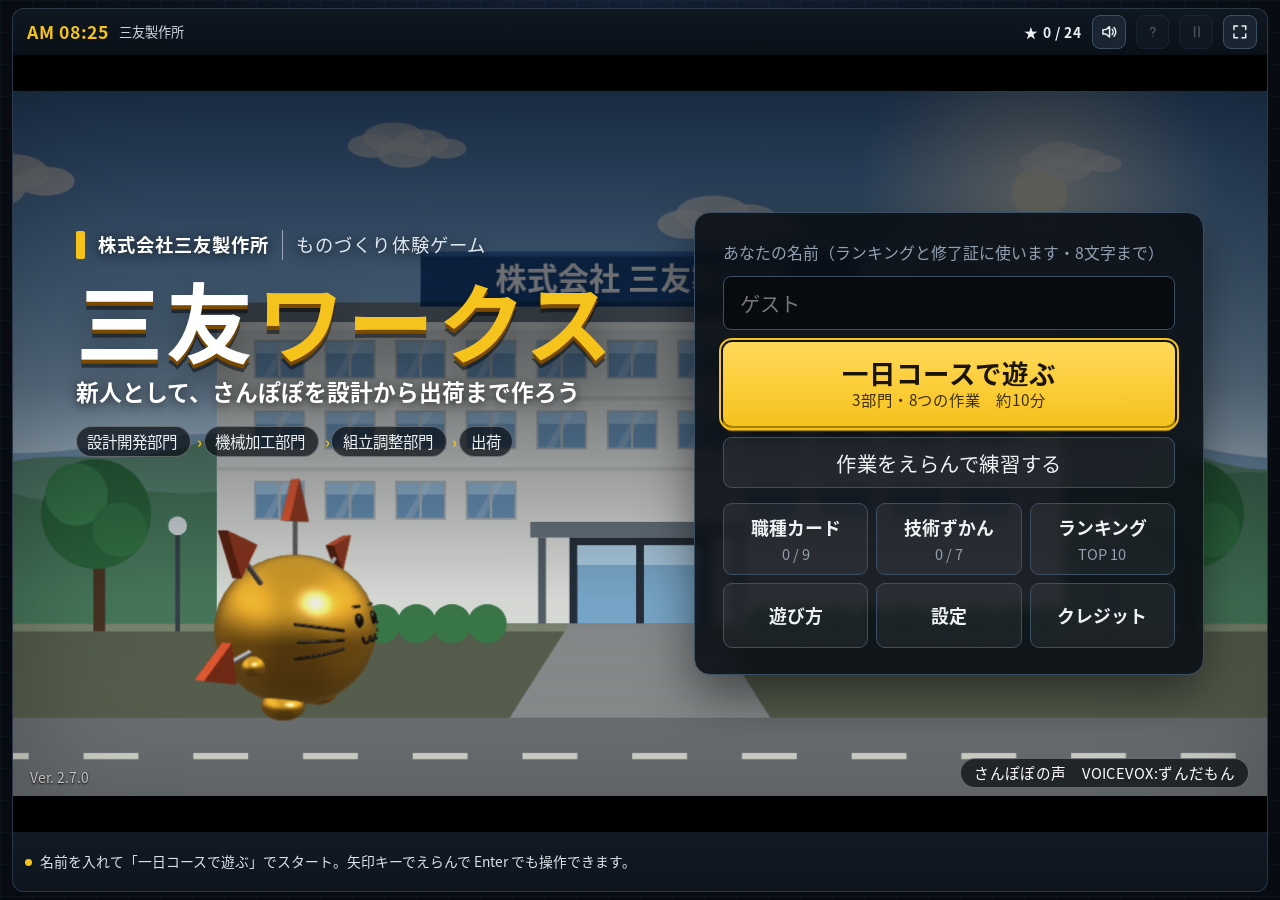
==== sanyu_works_1file.html @ b0470489 "Add files via upload" ====
<!doctype html>
<html lang="ja">
<head>
<meta charset="utf-8">
<meta name="viewport" content="width=device-width,initial-scale=1,viewport-fit=cover">
<title>三友ワークス｜三友製作所 ものづくり体験ゲーム</title>
<meta name="description" content="茨城県のものづくり企業・三友製作所の仕事を体験できるシミュレーションゲーム。新人として、マスコットの「さんぽぽ」を1つ、設計開発・機械加工・組立調整の3つの部門で、設計から出荷まで作り上げます。">
<meta name="theme-color" content="#080c12">
<meta name="format-detection" content="telephone=no">
<meta name="mobile-web-app-capable" content="yes">
<meta name="apple-mobile-web-app-capable" content="yes">
<meta name="apple-mobile-web-app-title" content="三友ワークス">
<meta property="og:title" content="三友ワークス｜三友製作所 ものづくり体験ゲーム">
<meta property="og:description" content="新人として、さんぽぽを設計から出荷まで作ろう。約10分で遊べる仕事体験ゲーム。">
<meta property="og:type" content="website">
<link rel="icon" type="image/png" sizes="64x64" href="[data-uri]">
<link rel="apple-touch-icon" href="[data-uri]">
<style>
/* =====================================================================
   三友ワークス — 見た目
   1画面に収まるゲーム画面（スクロールなし）。
   濃紺の画面に、さんぽぽの黄色と、社屋の看板の青を差し色に。
   ===================================================================== */
@font-face{font-family:"SWSans";src:url("[data-uri]") format("woff");font-weight:400;font-display:swap}
@font-face{font-family:"SWSans";src:url("[data-uri]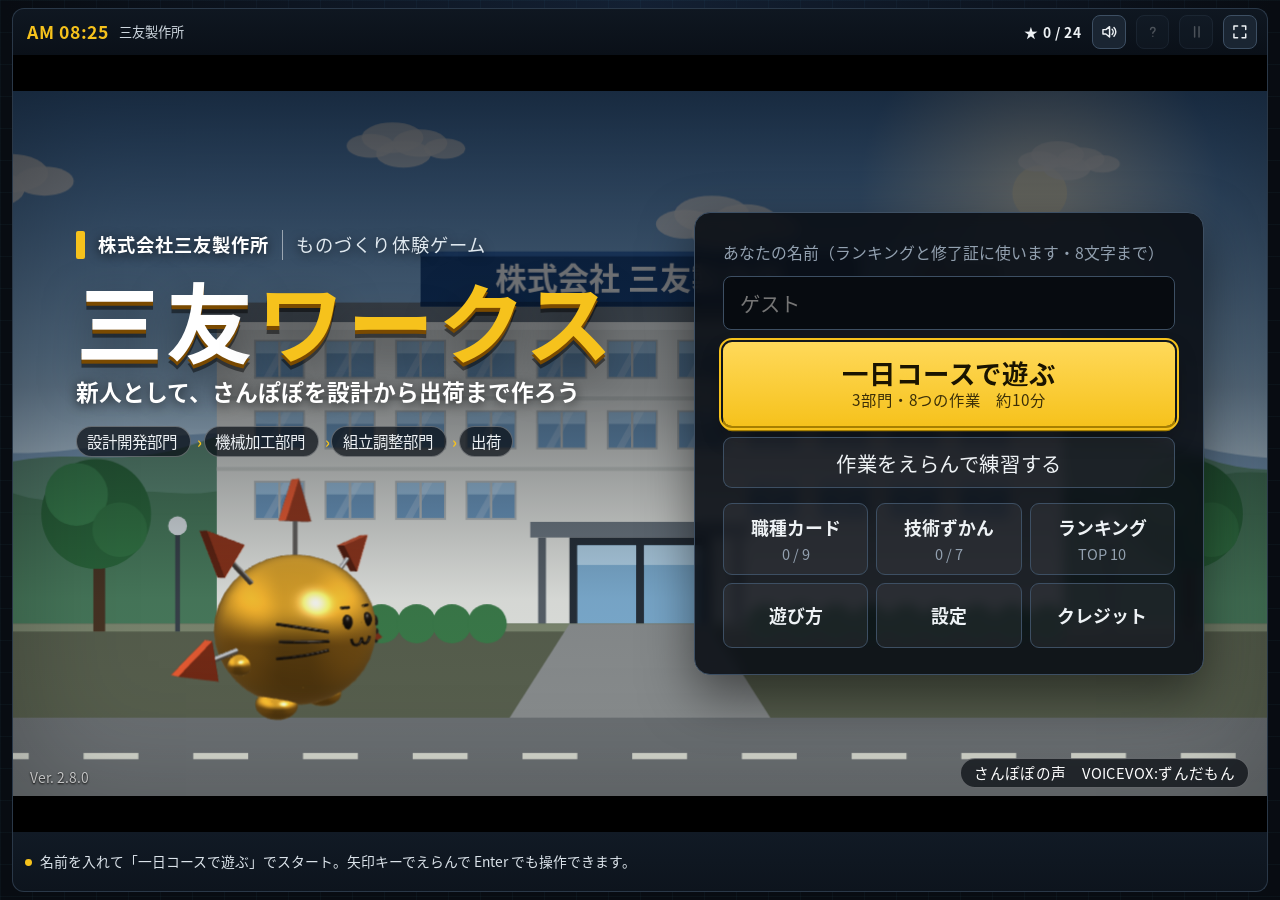
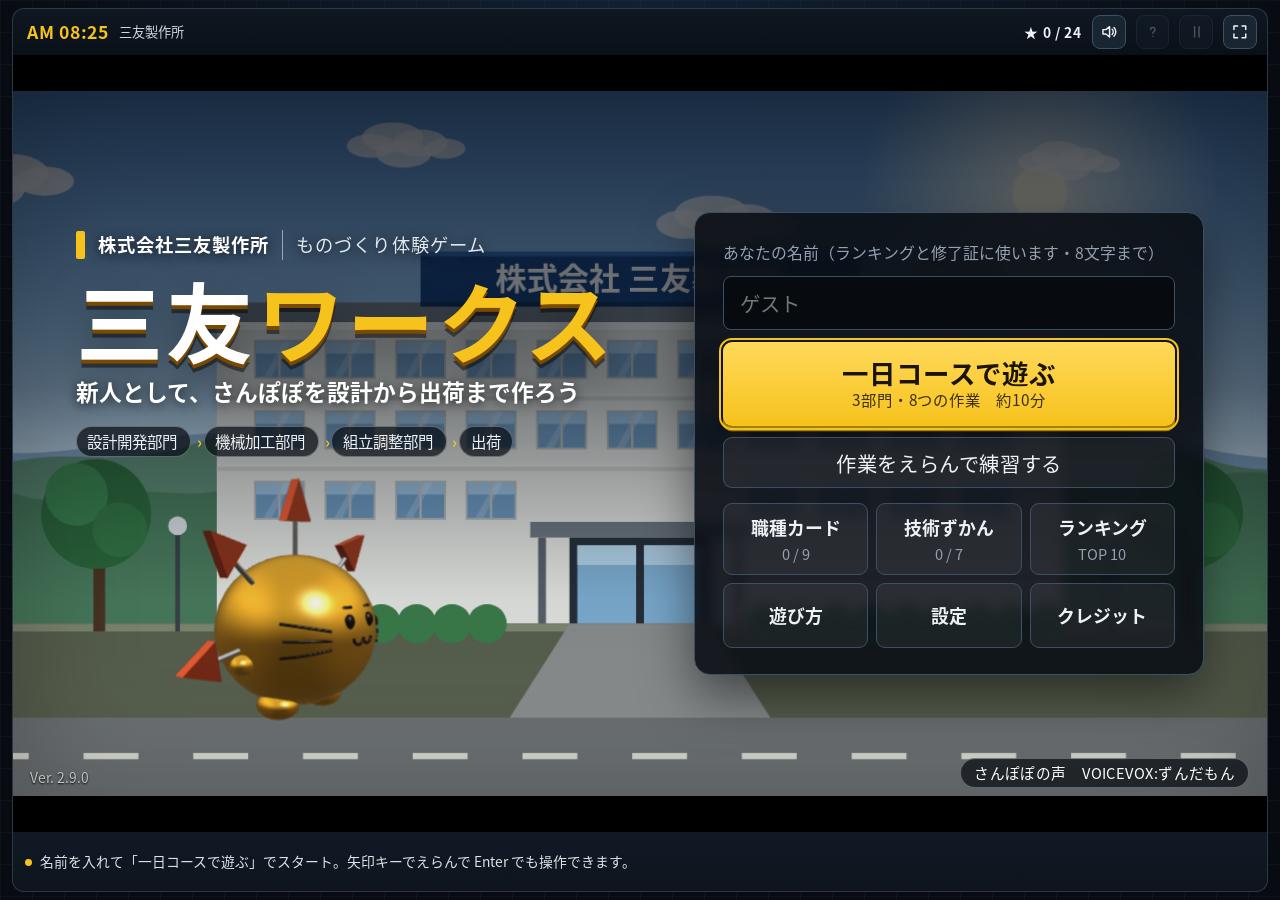
